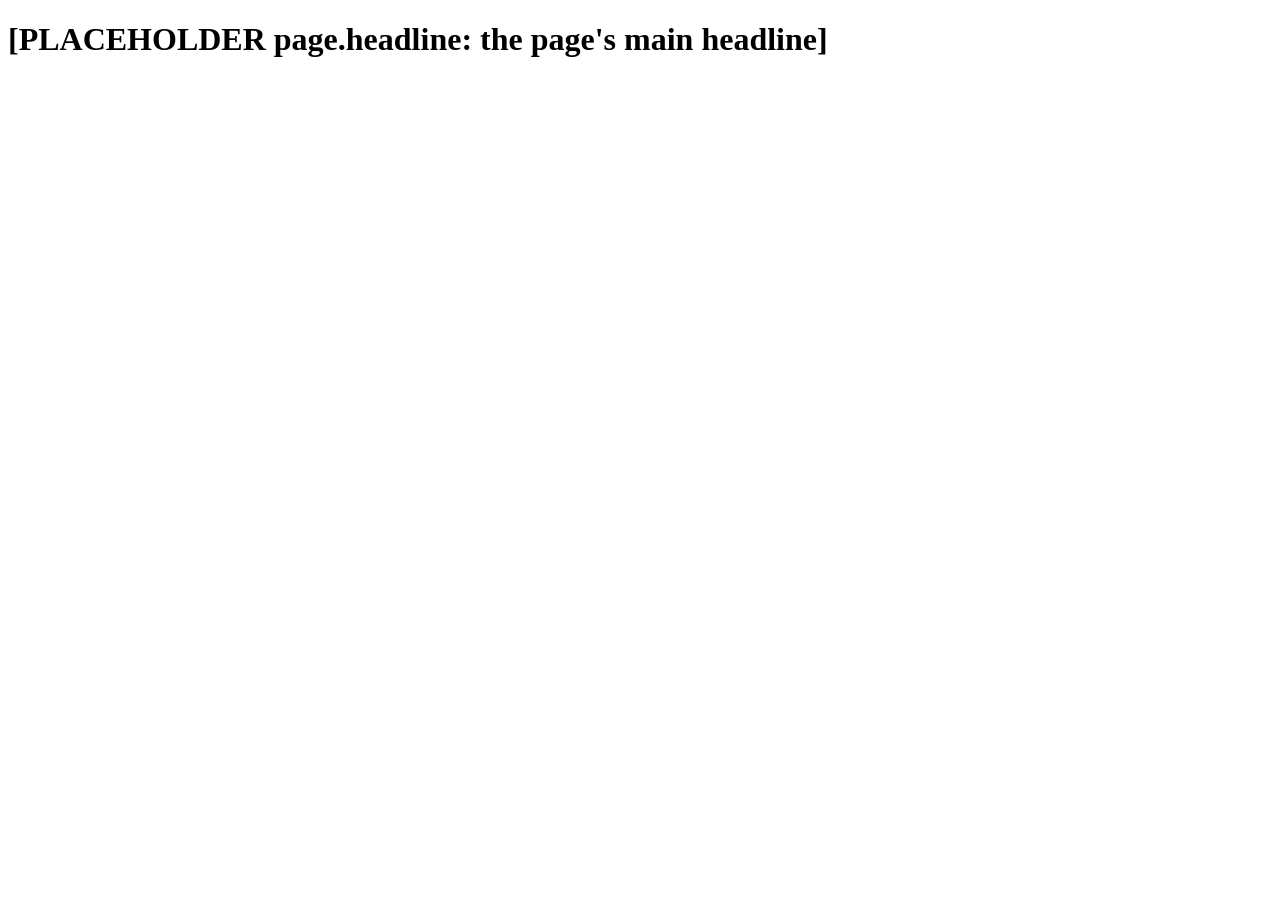
==== index.html @ 831491bd "Scaffold page files and test function Co-Authored-By: Claude Sonnet 5.5 <noreply@anthropic.com>" ====
<!doctype html>
<html lang="en">
<head>
  <meta charset="utf-8">
  <meta name="viewport" content="width=device-width, initial-scale=1">
  <title>[PLACEHOLDER page.title: browser tab title for the page]</title>
  <link rel="stylesheet" href="styles.css">
</head>
<body>
  <main>
    <h1>[PLACEHOLDER page.headline: the page's main headline]</h1>
  </main>
  <script src="app.js"></script>
</body>
</html>
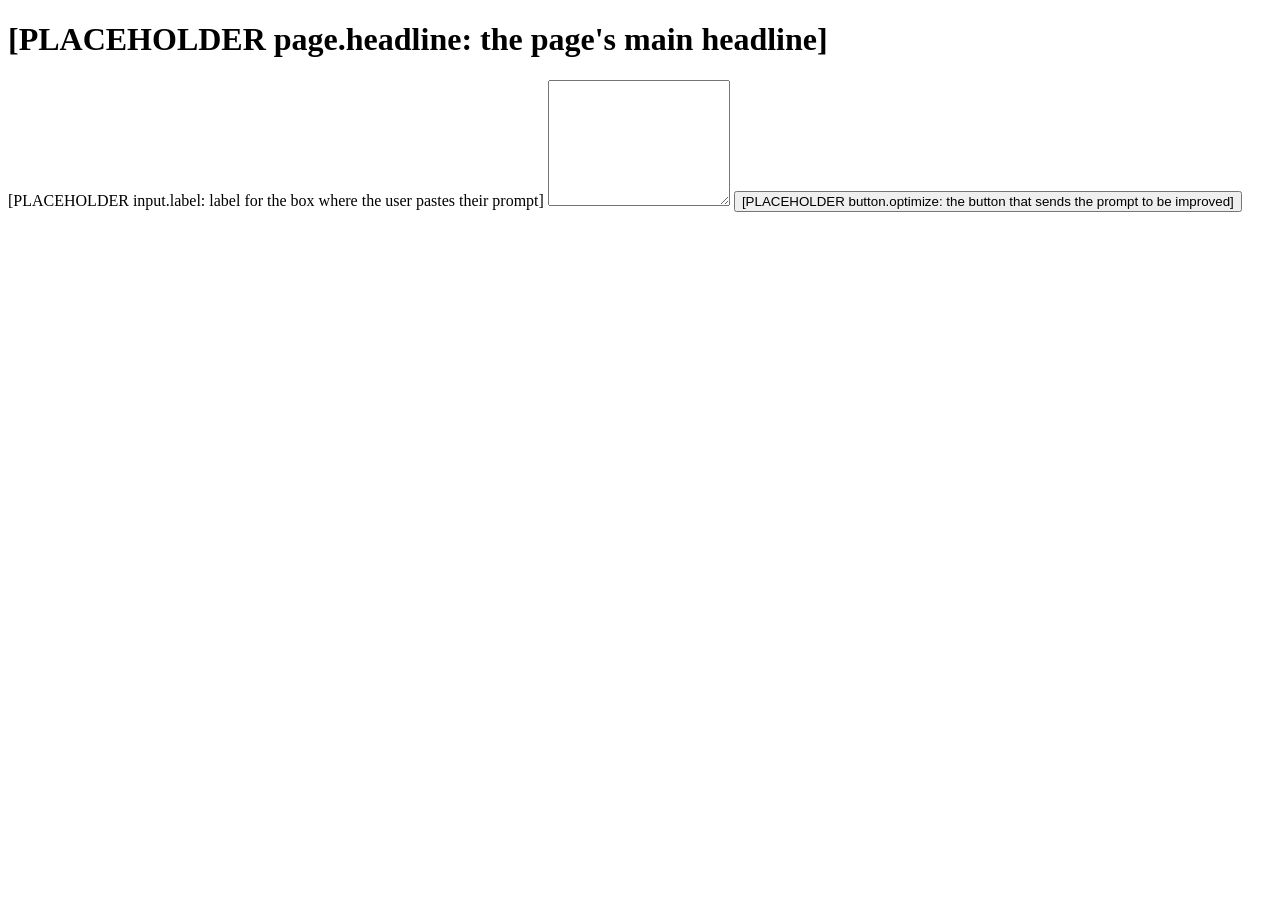
==== commit 8f58dcd2: "Build v0: optimizer function with abuse protection, plain page, updated CLAUDE.md Co-Authored-By: Cl" ====
--- a/index.html
+++ b/index.html
@@ -9,6 +9,21 @@
 <body>
   <main>
     <h1>[PLACEHOLDER page.headline: the page's main headline]</h1>
+
+    <form id="form">
+      <label for="input">[PLACEHOLDER input.label: label for the box where the user pastes their prompt]</label>
+      <textarea id="input" rows="8" maxlength="4000"></textarea>
+      <button type="submit" id="submit">[PLACEHOLDER button.optimize: the button that sends the prompt to be improved]</button>
+    </form>
+
+    <p id="status" role="status"></p>
+
+    <section id="result" hidden>
+      <h2>[PLACEHOLDER result.improved.label: heading above the improved prompt]</h2>
+      <p id="improved"></p>
+      <h2>[PLACEHOLDER result.changes.label: heading above the three changes]</h2>
+      <ul id="changes"></ul>
+    </section>
   </main>
   <script src="app.js"></script>
 </body>
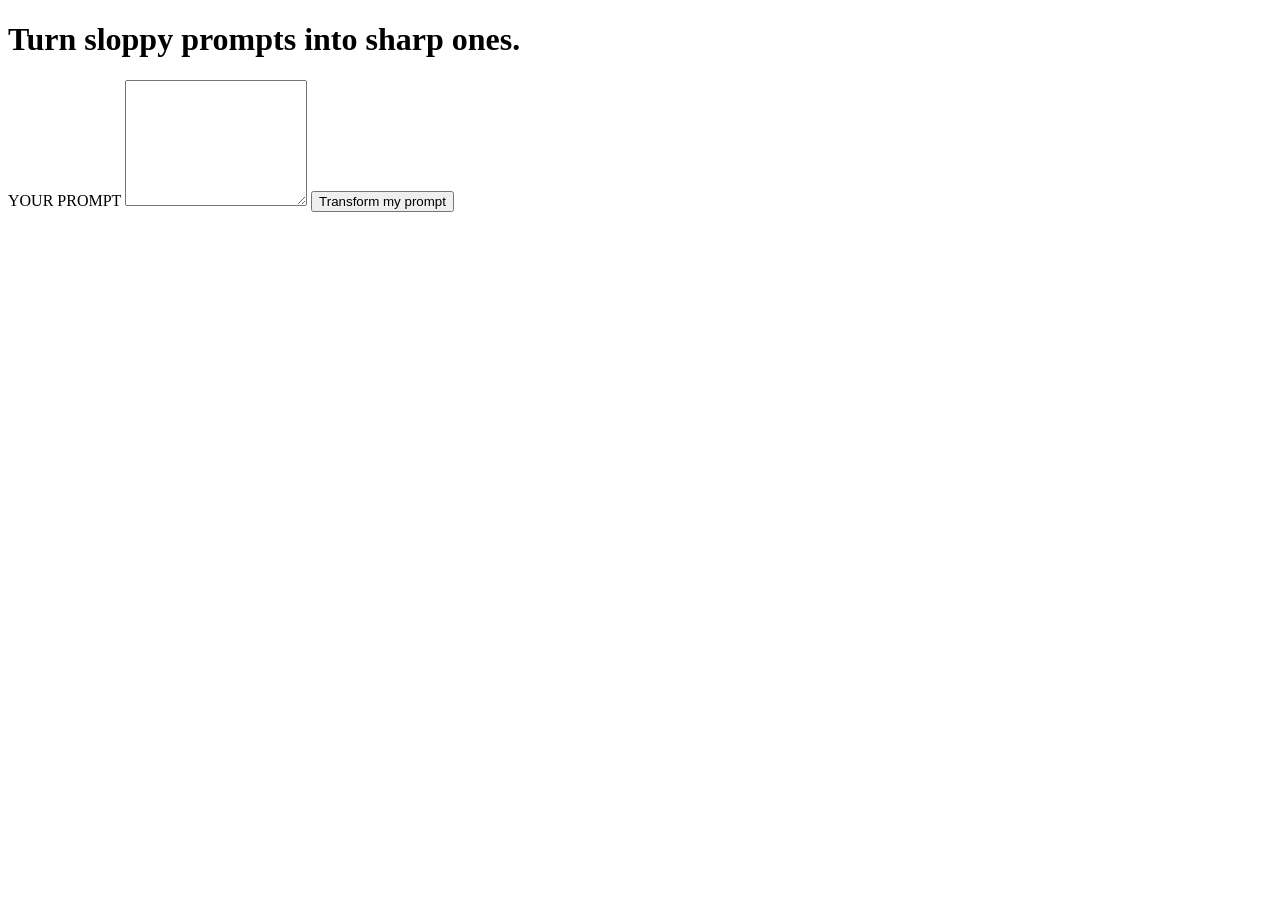
==== commit 5684cad2: "Move approved COPY.md text into the page Co-Authored-By: Claude Sonnet 5.5 <noreply@anthropic.com>" ====
--- a/index.html
+++ b/index.html
@@ -3,25 +3,25 @@
 <head>
   <meta charset="utf-8">
   <meta name="viewport" content="width=device-width, initial-scale=1">
-  <title>[PLACEHOLDER page.title: browser tab title for the page]</title>
+  <title>Lumen</title>
   <link rel="stylesheet" href="styles.css">
 </head>
 <body>
   <main>
-    <h1>[PLACEHOLDER page.headline: the page's main headline]</h1>
+    <h1>Turn sloppy prompts into sharp ones.</h1>
 
     <form id="form">
-      <label for="input">[PLACEHOLDER input.label: label for the box where the user pastes their prompt]</label>
+      <label for="input">YOUR PROMPT</label>
       <textarea id="input" rows="8" maxlength="4000"></textarea>
-      <button type="submit" id="submit">[PLACEHOLDER button.optimize: the button that sends the prompt to be improved]</button>
+      <button type="submit" id="submit">Transform my prompt</button>
     </form>
 
     <p id="status" role="status"></p>
 
     <section id="result" hidden>
-      <h2>[PLACEHOLDER result.improved.label: heading above the improved prompt]</h2>
+      <h2>AFTER</h2>
       <p id="improved"></p>
-      <h2>[PLACEHOLDER result.changes.label: heading above the three changes]</h2>
+      <h2>WHAT CHANGED</h2>
       <ul id="changes"></ul>
     </section>
   </main>
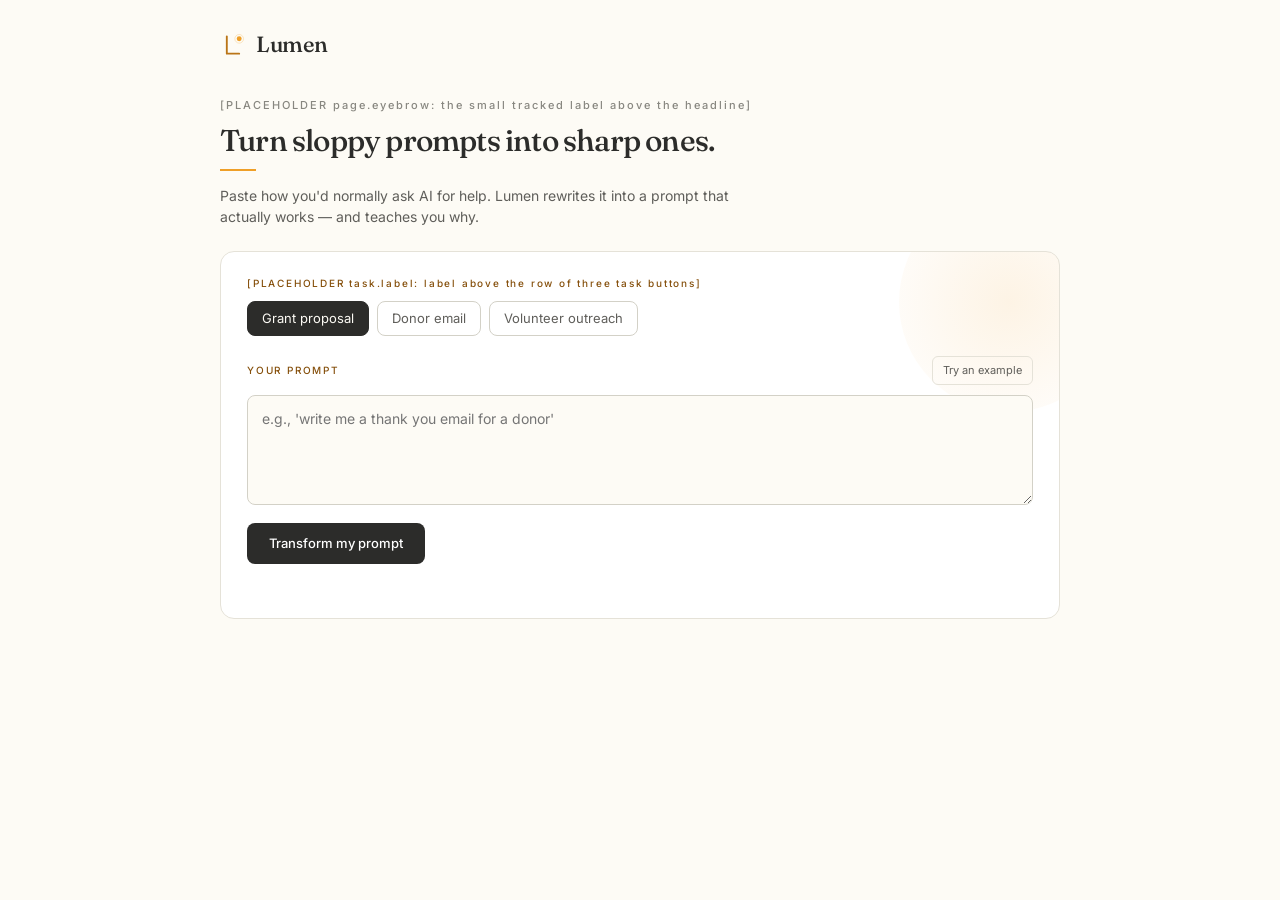
==== commit d4e30de8: "Build v1: task buttons, before/after view, prototype styling, rate limit 40 Co-Authored-By: Claude S" ====
--- a/index.html
+++ b/index.html
@@ -4,25 +4,68 @@
   <meta charset="utf-8">
   <meta name="viewport" content="width=device-width, initial-scale=1">
   <title>Lumen</title>
+  <link rel="preconnect" href="https://fonts.googleapis.com">
+  <link rel="preconnect" href="https://fonts.gstatic.com" crossorigin>
+  <link href="https://fonts.googleapis.com/css2?family=Fraunces:wght@400;500;600&family=Inter:wght@400;500;600&display=swap" rel="stylesheet">
   <link rel="stylesheet" href="styles.css">
 </head>
 <body>
   <main>
-    <h1>Turn sloppy prompts into sharp ones.</h1>
+    <div class="brand">
+      <svg width="26" height="26" viewBox="0 0 42 42" fill="none" aria-hidden="true">
+        <path d="M11 7 L11 35 L31 35" stroke="#BA7517" stroke-width="3" stroke-linecap="round" stroke-linejoin="round" fill="none"/>
+        <circle cx="31" cy="11" r="4" fill="#EF9F27"/>
+        <circle cx="31" cy="11" r="7" fill="none" stroke="#EF9F27" stroke-width="1" opacity="0.4"/>
+      </svg>
+      <span class="brand-name">Lumen</span>
+    </div>
 
-    <form id="form">
-      <label for="input">YOUR PROMPT</label>
-      <textarea id="input" rows="8" maxlength="4000"></textarea>
-      <button type="submit" id="submit">Transform my prompt</button>
+    <header>
+      <div class="eyebrow">[PLACEHOLDER page.eyebrow: the small tracked label above the headline]</div>
+      <h1>Turn sloppy prompts into sharp ones.</h1>
+      <div class="divider"></div>
+      <p class="subhead">Paste how you'd normally ask AI for help. Lumen rewrites it into a prompt that actually works — and teaches you why.</p>
+    </header>
+
+    <form id="form" class="card">
+      <div class="glow"></div>
+      <div class="card-body">
+        <div class="eyebrow amber" id="task-label">[PLACEHOLDER task.label: label above the row of three task buttons]</div>
+        <div class="tasks" role="radiogroup" aria-labelledby="task-label">
+          <button type="button" role="radio" aria-checked="true" data-task="grant" class="task selected">Grant proposal</button>
+          <button type="button" role="radio" aria-checked="false" data-task="donor" class="task">Donor email</button>
+          <button type="button" role="radio" aria-checked="false" data-task="volunteer" class="task">Volunteer outreach</button>
+        </div>
+
+        <div class="row">
+          <label for="input" class="eyebrow amber">YOUR PROMPT</label>
+          <button type="button" id="example" class="ghost">Try an example</button>
+        </div>
+        <textarea id="input" rows="4" maxlength="4000" placeholder="e.g., 'write me a thank you email for a donor'"></textarea>
+        <button type="submit" id="submit" class="primary">Transform my prompt</button>
+        <p id="status" role="status"></p>
+      </div>
     </form>
 
-    <p id="status" role="status"></p>
+    <section id="result" hidden>
+      <div class="compare">
+        <div class="card pane">
+          <div class="eyebrow">BEFORE</div>
+          <div class="mono" id="before"></div>
+        </div>
+        <div class="arrow" aria-hidden="true">
+          <svg width="14" height="14" viewBox="0 0 24 24" fill="none" stroke="#fff" stroke-width="3" stroke-linecap="round" stroke-linejoin="round"><line x1="5" y1="12" x2="19" y2="12"/><polyline points="12 5 19 12 12 19"/></svg>
+        </div>
+        <div class="card pane featured">
+          <div class="eyebrow amber">AFTER</div>
+          <div class="mono after" id="improved"></div>
+        </div>
+      </div>
 
-    <section id="result" hidden>
-      <h2>AFTER</h2>
-      <p id="improved"></p>
-      <h2>WHAT CHANGED</h2>
-      <ul id="changes"></ul>
+      <div class="changes">
+        <div class="eyebrow tint">WHAT CHANGED</div>
+        <ol id="changes"></ol>
+      </div>
     </section>
   </main>
   <script src="app.js"></script>
--- a/styles.css
+++ b/styles.css
@@ -0,0 +1,188 @@
+/* Palette and type from the ICDC prototype's Prompt Optimizer screen. Light mode only. */
+:root {
+  --cream: #FDFBF5;
+  --ink: #2C2C2A;
+  --grey: #5F5E5A;
+  --grey-light: #888780;
+  --rule: #D3D1C7;
+  --rule-light: #E5E2D8;
+  --amber: #BA7517;
+  --amber-bright: #EF9F27;
+  --tint: #FAEEDA;
+  --tint-strong: #FAC775;
+  --amber-deep: #854F0B;
+}
+
+* { box-sizing: border-box; }
+
+body {
+  margin: 0;
+  background: var(--cream);
+  color: var(--ink);
+  font-family: 'Inter', system-ui, sans-serif;
+  line-height: 1.5;
+}
+
+main {
+  max-width: 880px;
+  margin: 0 auto;
+  padding: 28px 20px 64px;
+}
+
+.brand { display: flex; align-items: center; gap: 10px; margin-bottom: 36px; }
+.brand-name {
+  font-family: 'Fraunces', Georgia, serif;
+  font-size: 22px;
+  font-weight: 500;
+  letter-spacing: -0.5px;
+}
+
+.eyebrow {
+  font-size: 11px;
+  letter-spacing: 2px;
+  color: var(--grey-light);
+  font-weight: 500;
+  margin-bottom: 10px;
+}
+.eyebrow.amber { color: var(--amber-deep); letter-spacing: 1.8px; font-size: 10px; }
+.eyebrow.tint { color: var(--tint-strong); }
+
+h1 {
+  font-family: 'Fraunces', Georgia, serif;
+  font-size: 30px;
+  font-weight: 500;
+  letter-spacing: -0.8px;
+  line-height: 1.1;
+  margin: 0 0 12px;
+}
+.divider { width: 36px; height: 2px; background: var(--amber-bright); margin-bottom: 14px; }
+.subhead { font-size: 14px; color: var(--grey); max-width: 560px; margin: 0 0 24px; }
+
+.card {
+  background: #fff;
+  border: 0.5px solid var(--rule-light);
+  border-radius: 14px;
+  position: relative;
+  overflow: hidden;
+}
+#form { padding: 24px 26px; margin-bottom: 18px; }
+.card-body { position: relative; z-index: 1; }
+.glow {
+  position: absolute;
+  top: -60px;
+  right: -60px;
+  width: 220px;
+  height: 220px;
+  border-radius: 50%;
+  background: radial-gradient(circle, rgba(239, 159, 39, 0.12), rgba(239, 159, 39, 0));
+}
+
+.tasks { display: flex; flex-wrap: wrap; gap: 8px; margin-bottom: 20px; }
+.task {
+  background: #fff;
+  color: var(--grey);
+  border: 0.5px solid var(--rule);
+  border-radius: 8px;
+  padding: 7px 14px;
+  font: inherit;
+  font-size: 13px;
+  cursor: pointer;
+}
+.task.selected { background: var(--ink); color: var(--cream); border-color: var(--ink); }
+
+.row { display: flex; justify-content: space-between; align-items: center; margin-bottom: 10px; }
+.row .eyebrow { margin: 0; }
+.ghost {
+  background: transparent;
+  border: 0.5px solid var(--rule-light);
+  color: var(--grey);
+  padding: 5px 10px;
+  border-radius: 6px;
+  font: inherit;
+  font-size: 11px;
+  cursor: pointer;
+}
+
+textarea {
+  width: 100%;
+  border: 0.5px solid var(--rule);
+  border-radius: 8px;
+  padding: 12px 14px;
+  font: inherit;
+  font-size: 14px;
+  background: var(--cream);
+  color: var(--ink);
+  resize: vertical;
+}
+textarea:focus { outline: none; border-color: var(--amber-bright); }
+
+.primary {
+  margin-top: 12px;
+  background: var(--ink);
+  color: #fff;
+  border: none;
+  border-radius: 8px;
+  padding: 11px 22px;
+  font: inherit;
+  font-size: 13px;
+  font-weight: 500;
+  cursor: pointer;
+}
+.primary:disabled { background: var(--rule); cursor: not-allowed; }
+button:focus-visible { outline: 2px solid var(--amber-bright); outline-offset: 2px; }
+
+#status { font-size: 13px; color: var(--grey); margin: 10px 0 0; min-height: 1.5em; }
+
+.compare {
+  display: grid;
+  grid-template-columns: 1fr auto 1fr;
+  gap: 14px;
+  align-items: stretch;
+  margin-bottom: 14px;
+}
+.pane { padding: 18px 20px; display: flex; flex-direction: column; }
+.pane.featured { border: 2px solid var(--amber-bright); }
+.mono {
+  font-family: Menlo, monospace;
+  font-size: 13px;
+  line-height: 1.6;
+  background: var(--cream);
+  padding: 12px 14px;
+  border-radius: 6px;
+  border: 0.5px solid #F1EFE8;
+  flex: 1;
+  white-space: pre-wrap;
+  overflow-wrap: anywhere;
+  color: var(--grey);
+}
+.mono.after { color: var(--ink); border-color: var(--tint-strong); }
+mark { background: var(--tint-strong); color: #412402; padding: 1px 3px; border-radius: 3px; font-weight: 500; }
+
+.arrow { display: flex; align-items: center; justify-content: center; }
+.arrow svg { width: 32px; height: 32px; padding: 9px; border-radius: 50%; background: var(--amber-bright); }
+
+.changes { background: var(--ink); border-radius: 12px; padding: 18px 22px; color: var(--cream); }
+.changes .eyebrow { margin-bottom: 12px; }
+.changes ol { list-style: none; margin: 0; padding: 0; display: flex; flex-direction: column; gap: 8px; counter-reset: n; }
+.changes li { display: flex; align-items: center; gap: 10px; font-size: 13px; color: #F1EFE8; counter-increment: n; }
+.changes li::before {
+  content: counter(n);
+  width: 20px;
+  height: 20px;
+  border-radius: 50%;
+  background: var(--amber-bright);
+  color: #412402;
+  font-size: 11px;
+  font-weight: 500;
+  display: flex;
+  align-items: center;
+  justify-content: center;
+  flex-shrink: 0;
+}
+
+@media (max-width: 640px) {
+  main { padding: 20px 16px 48px; }
+  #form { padding: 20px 18px; }
+  .compare { grid-template-columns: 1fr; }
+  .arrow svg { transform: rotate(90deg); }
+}
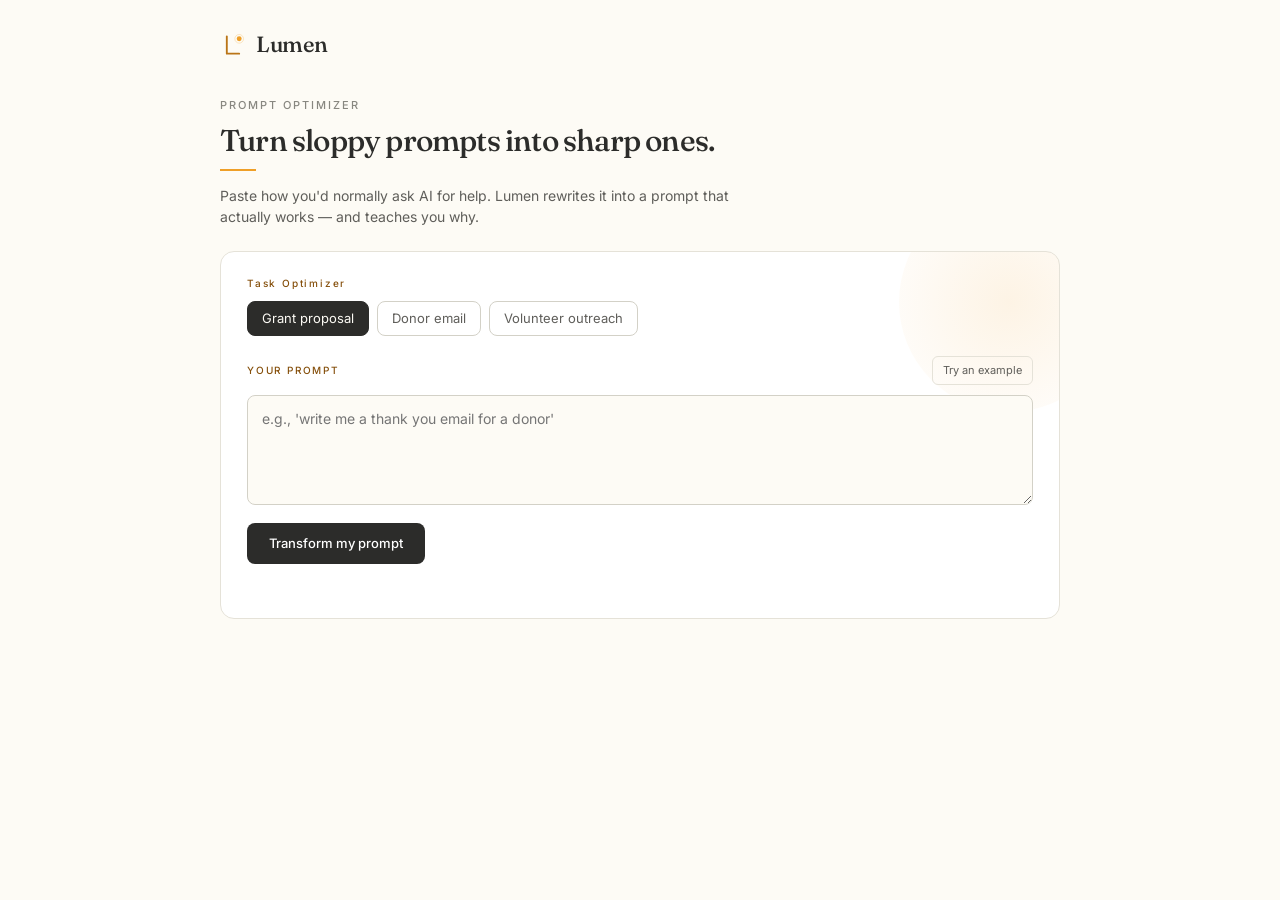
==== commit d4d3f5bf: "Move remaining COPY.md text into the page Co-Authored-By: Claude Sonnet 5.5 <noreply@anthropic.com>" ====
--- a/index.html
+++ b/index.html
@@ -21,7 +21,7 @@
     </div>
 
     <header>
-      <div class="eyebrow">[PLACEHOLDER page.eyebrow: the small tracked label above the headline]</div>
+      <div class="eyebrow">PROMPT OPTIMIZER</div>
       <h1>Turn sloppy prompts into sharp ones.</h1>
       <div class="divider"></div>
       <p class="subhead">Paste how you'd normally ask AI for help. Lumen rewrites it into a prompt that actually works — and teaches you why.</p>
@@ -30,7 +30,7 @@
     <form id="form" class="card">
       <div class="glow"></div>
       <div class="card-body">
-        <div class="eyebrow amber" id="task-label">[PLACEHOLDER task.label: label above the row of three task buttons]</div>
+        <div class="eyebrow amber" id="task-label">Task Optimizer</div>
         <div class="tasks" role="radiogroup" aria-labelledby="task-label">
           <button type="button" role="radio" aria-checked="true" data-task="grant" class="task selected">Grant proposal</button>
           <button type="button" role="radio" aria-checked="false" data-task="donor" class="task">Donor email</button>
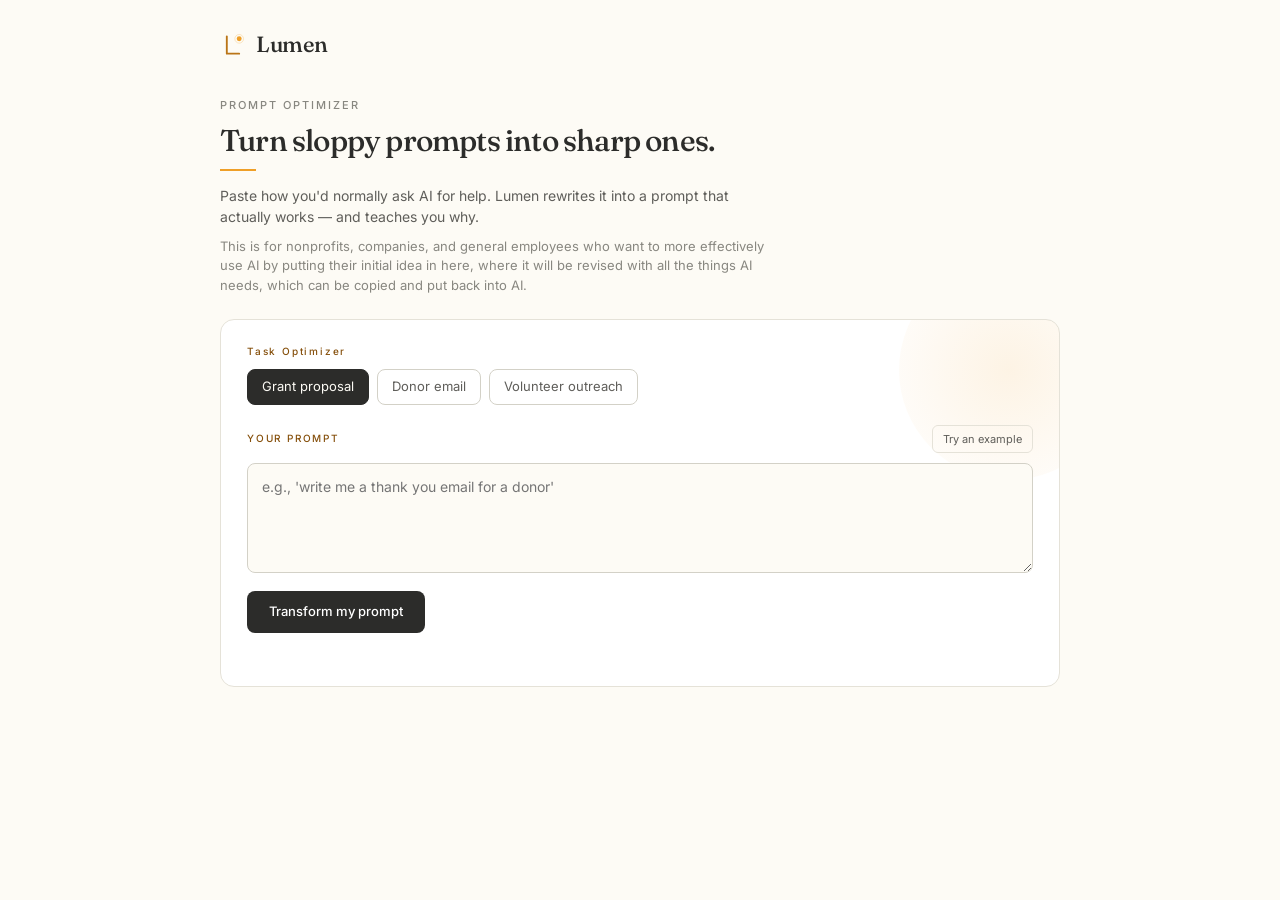
==== commit 64f9ac2d: "v1.2: audience line, Copy button on the AFTER card, tester feedback logged Co-Authored-By: Claude So" ====
--- a/index.html
+++ b/index.html
@@ -25,6 +25,7 @@
       <h1>Turn sloppy prompts into sharp ones.</h1>
       <div class="divider"></div>
       <p class="subhead">Paste how you'd normally ask AI for help. Lumen rewrites it into a prompt that actually works — and teaches you why.</p>
+      <p class="audience">This is for nonprofits, companies, and general employees who want to more effectively use AI by putting their initial idea in here, where it will be revised with all the things AI needs, which can be copied and put back into AI.</p>
     </header>
 
     <form id="form" class="card">
@@ -41,7 +42,7 @@
           <label for="input" class="eyebrow amber">YOUR PROMPT</label>
           <button type="button" id="example" class="ghost">Try an example</button>
         </div>
-        <textarea id="input" rows="4" maxlength="4000" placeholder="e.g., 'write me a thank you email for a donor'"></textarea>
+        <textarea id="input" rows="4" placeholder="e.g., 'write me a thank you email for a donor'"></textarea>
         <button type="submit" id="submit" class="primary">Transform my prompt</button>
         <p id="status" role="status"></p>
       </div>
@@ -57,7 +58,7 @@
           <svg width="14" height="14" viewBox="0 0 24 24" fill="none" stroke="#fff" stroke-width="3" stroke-linecap="round" stroke-linejoin="round"><line x1="5" y1="12" x2="19" y2="12"/><polyline points="12 5 19 12 12 19"/></svg>
         </div>
         <div class="card pane featured">
-          <div class="eyebrow amber">AFTER</div>
+          <div class="row"><div class="eyebrow amber">AFTER</div><button type="button" id="copy" class="ghost">Copy</button></div>
           <div class="mono after" id="improved"></div>
         </div>
       </div>
--- a/styles.css
+++ b/styles.css
@@ -56,7 +56,8 @@
   margin: 0 0 12px;
 }
 .divider { width: 36px; height: 2px; background: var(--amber-bright); margin-bottom: 14px; }
-.subhead { font-size: 14px; color: var(--grey); max-width: 560px; margin: 0 0 24px; }
+.subhead { font-size: 14px; color: var(--grey); max-width: 560px; margin: 0 0 10px; }
+.audience { font-size: 13px; color: var(--grey-light); max-width: 560px; margin: 0 0 24px; }
 
 .card {
   background: #fff;
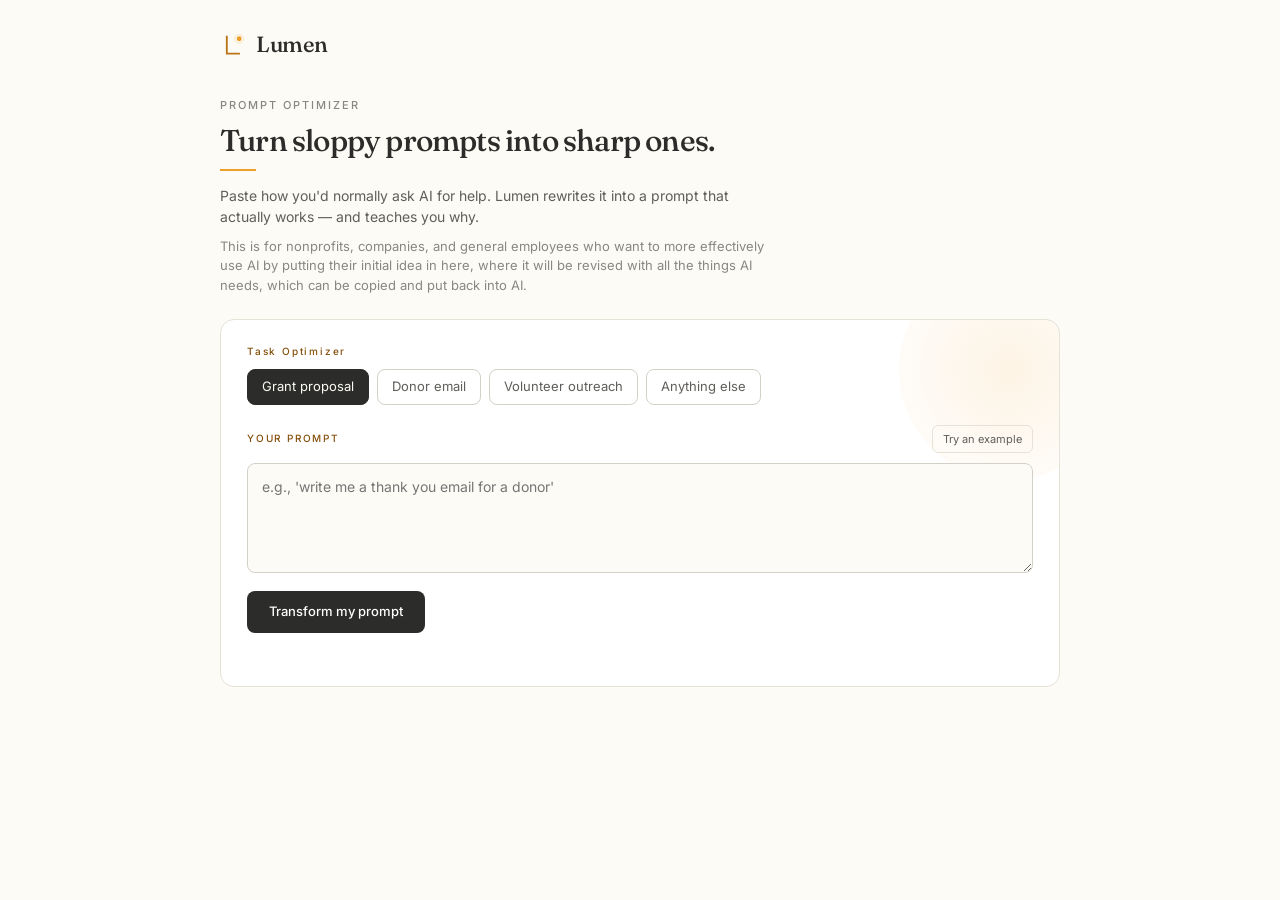
==== commit e2c61ce9: "Add Anything else task button; the model works out the task from the prompt Co-Authored-By: Claude S" ====
--- a/index.html
+++ b/index.html
@@ -36,6 +36,7 @@
           <button type="button" role="radio" aria-checked="true" data-task="grant" class="task selected">Grant proposal</button>
           <button type="button" role="radio" aria-checked="false" data-task="donor" class="task">Donor email</button>
           <button type="button" role="radio" aria-checked="false" data-task="volunteer" class="task">Volunteer outreach</button>
+          <button type="button" role="radio" aria-checked="false" data-task="other" class="task">Anything else</button>
         </div>
 
         <div class="row">
